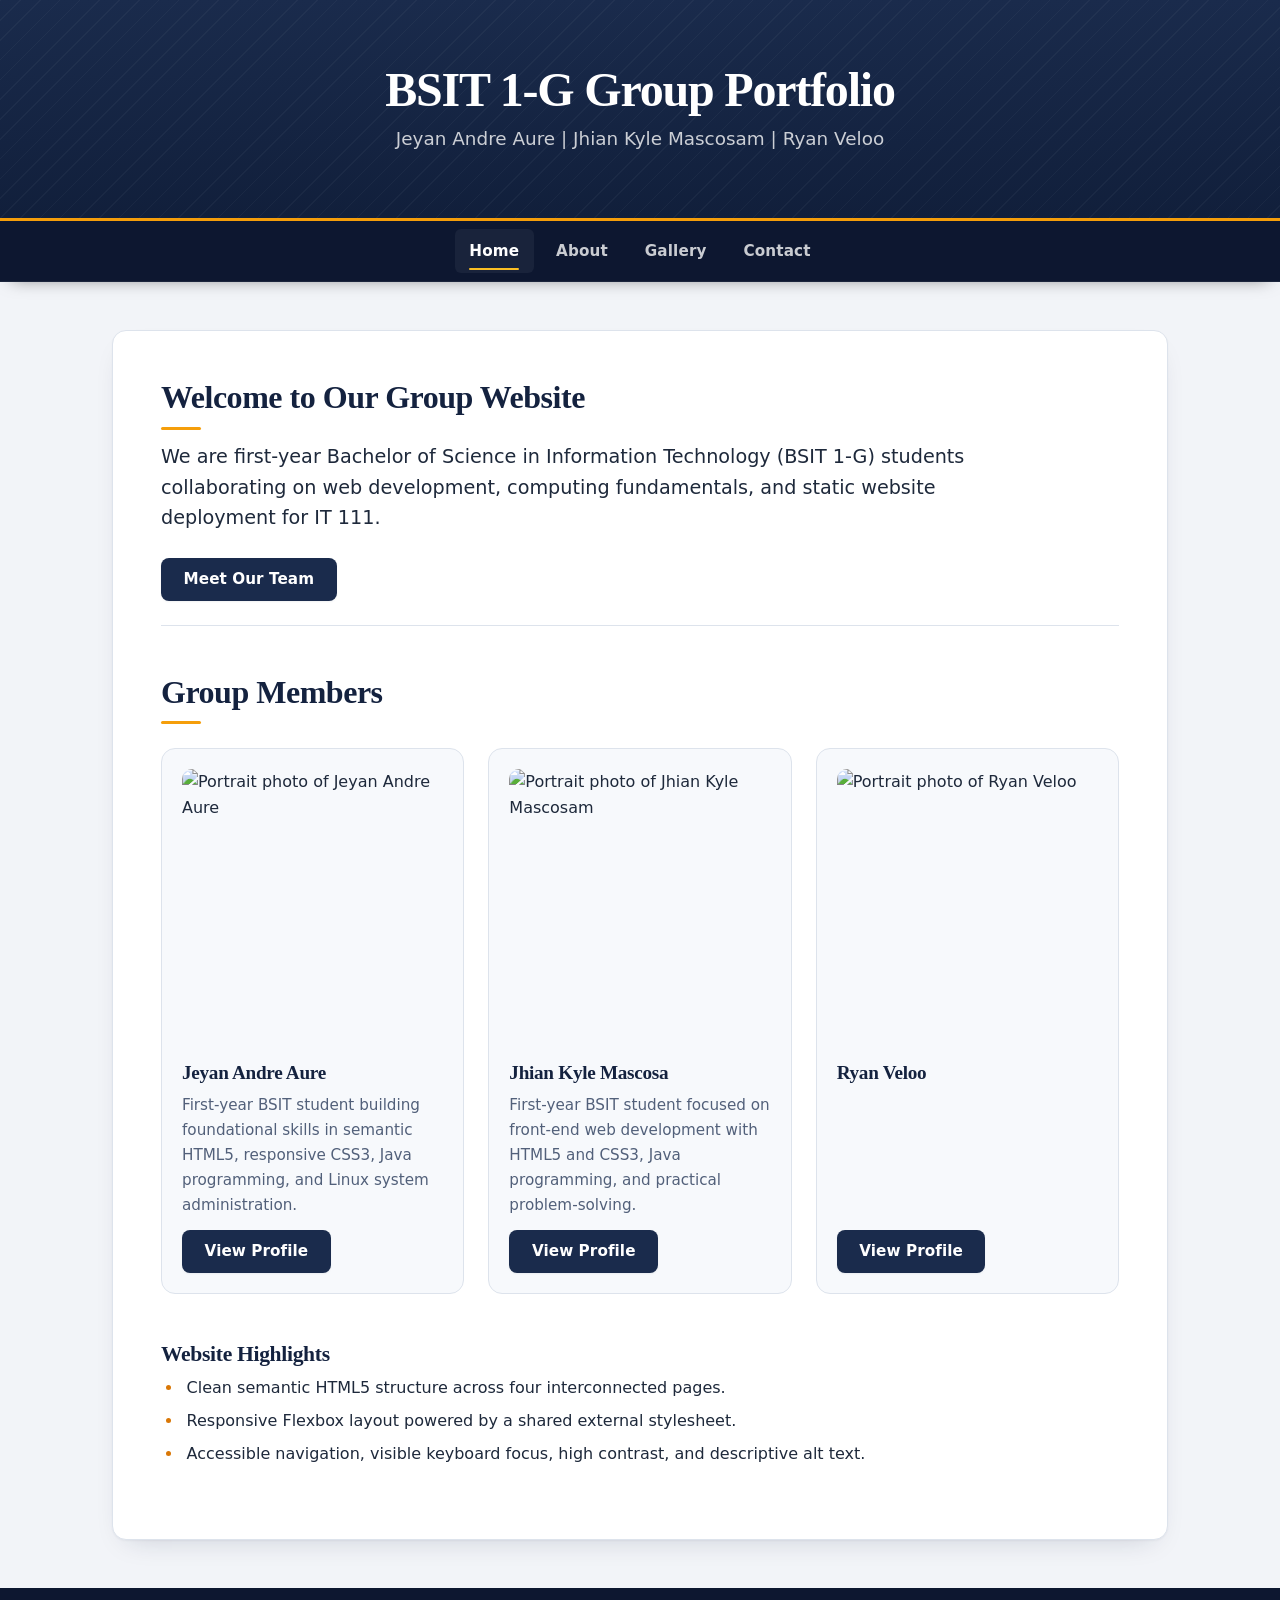
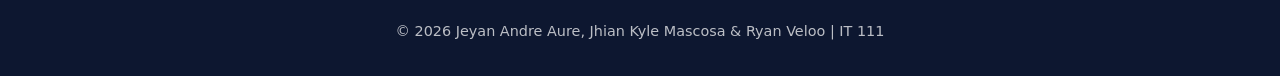
==== student-website/index.html @ 914ab21a "Add files via upload" ====
<!DOCTYPE html>
<html lang="en">
<head>
    <meta charset="UTF-8">
    <meta name="viewport" content="width=device-width, initial-scale=1.0">
    <title>Home | BSIT 1-G Group Portfolio</title>
    <link rel="stylesheet" href="css/style.css">
</head>
<body>

    <header>
        <h1>BSIT 1-G Group Portfolio</h1>
        <p>Jeyan Andre Aure | Jhian Kyle Mascosam | Ryan Veloo</p>
    </header>

    <nav aria-label="Main navigation">
        <a href="index.html" class="active">Home</a>
        <a href="about.html">About</a>
        <a href="gallery.html">Gallery</a>
        <a href="contact.html">Contact</a>
    </nav>

    <main>
        <section class="intro-box">
            <h2>Welcome to Our Group Website</h2>
            <p>We are first-year Bachelor of Science in Information Technology (BSIT 1-G) students collaborating on web development, computing fundamentals, and static website deployment for IT 111.</p>
            <a href="about.html" class="btn">Meet Our Team</a>
        </section>

        <section>
            <h2>Group Members</h2>
            <div class="card-grid">
                <!-- Member 1: Jeyan Andre Aure -->
                <div class="card">
                    <div>
                        <img src="images/jeyan.jpg" alt="Portrait photo of Jeyan Andre Aure" width="300" height="300" loading="lazy">
                        <h3>Jeyan Andre Aure</h3>
                        <p>First-year BSIT student building foundational skills in semantic HTML5, responsive CSS3, Java programming, and Linux system administration.</p>
                    </div>
                    <a href="about.html#jeyan" class="btn">View Profile</a>
                </div>

                <!-- Member 2: Jhian Kyle Mascosa -->
                <div class="card">
                    <div>
                        <img src="images/jhian.jpg" alt="Portrait photo of Jhian Kyle Mascosam" width="300" height="300" loading="lazy">
                        <h3>Jhian Kyle Mascosa</h3>
                        <!-- Type Jhian's short intro inside the <p> tag below -->
                        <p>First-year BSIT student focused on front-end web development with HTML5 and CSS3, Java programming, and practical problem-solving.</p>
                    </div>
                    <a href="about.html#jhian" class="btn">View Profile</a>
                </div>

                <!-- Member 3: Ryan Veloo -->
                <div class="card">
                    <div>
                        <img src="images/ryan.jpg" alt="Portrait photo of Ryan Veloo" width="300" height="300" loading="lazy">
                        <h3>Ryan Veloo</h3>
                        <!-- Type Ryan's short intro inside the <p> tag below -->
                        <p></p>
                    </div>
                    <a href="about.html#ryan" class="btn">View Profile</a>
                </div>
            </div>
        </section>

        <section>
            <h3>Website Highlights</h3>
            <ul>
                <li>Clean semantic HTML5 structure across four interconnected pages.</li>
                <li>Responsive Flexbox layout powered by a shared external stylesheet.</li>
                <li>Accessible navigation, visible keyboard focus, high contrast, and descriptive alt text.</li>
            </ul>
        </section>
    </main>

    <footer>
        <p>&copy; 2026 Jeyan Andre Aure, Jhian Kyle Mascosa &amp; Ryan Veloo | IT 111</p>
    </footer>

</body>
</html>
---- student-website/css/style.css ----
/* ==========================================================================
   Site stylesheet
   --------------------------------------------------------------------------
   1. Tokens          5. Components (buttons, tables, cards, forms)
   2. Base            6. Utilities
   3. Typography      7. Responsive, dark mode, motion, print
   4. Layout

   Optional: load "Fraunces" (headings) and "Inter" (body) from your font
   provider of choice. They are already first in the font stacks below and
   will be picked up automatically; system fonts are the fallback.
   ========================================================================== */


/* ==========================================================================
   1. Tokens
   ========================================================================== */
:root {
    color-scheme: light dark;

    /* Brand */
    --navy-950: #0d1730;
    --navy-900: #111f3b;
    --navy-800: #1a2b4c;
    --navy-700: #243b67;
    --navy-600: #2c4a82;
    --amber-300: #fcd34d;
    --amber-400: #fbbf24;
    --amber-500: #f59e0b;
    --amber-600: #d97706;

    /* Surfaces, text, lines (light) */
    --bg: #f2f4f8;
    --surface: #ffffff;
    --surface-2: #f7f9fc;
    --border: #dde3ec;
    --border-strong: #b9c3d3;
    --text: #1e293b;
    --text-muted: #52607a;
    --text-subtle: #66758d;
    --heading: #14223f;
    --link: #2c4a82;
    --link-hover: #14223f;
    --danger: #b42318;
    --focus: #d97706;

    /* Components */
    --btn-bg: var(--navy-800);
    --btn-fg: #ffffff;
    --btn-hover: var(--navy-600);
    --thead-bg: var(--navy-800);
    --thead-fg: #ffffff;
    --row-hover: #eef3fb;
    --field-bg: #ffffff;
    --field-border: #a3afc2;
    --accent-control: var(--navy-700);

    /* Shadows are tinted with the brand navy, never pure black */
    --shadow-sm: 0 1px 2px rgba(17, 31, 59, 0.06);
    --shadow-md: 0 1px 2px rgba(17, 31, 59, 0.04),
                 0 12px 28px -16px rgba(17, 31, 59, 0.22);
    --shadow-lg: 0 2px 4px rgba(17, 31, 59, 0.05),
                 0 18px 36px -18px rgba(17, 31, 59, 0.32);

    /* Type */
    --font-body: "Inter", system-ui, -apple-system, "Segoe UI", Roboto,
                 "Helvetica Neue", Arial, sans-serif;
    --font-display: "Fraunces", "Source Serif 4", "Iowan Old Style",
                    "Palatino Linotype", Palatino, "Book Antiqua", Georgia, serif;
    --font-mono: ui-monospace, "SF Mono", "Cascadia Code", Menlo, Consolas, monospace;

    /* Spacing scale */
    --s-1: 0.25rem;
    --s-2: 0.5rem;
    --s-3: 0.75rem;
    --s-4: 1rem;
    --s-5: 1.5rem;
    --s-6: 2rem;
    --s-7: 3rem;

    /* Shape & layout */
    --radius: 14px;
    --radius-sm: 8px;
    --max: 66rem;
    --gutter: clamp(1rem, 4vw, 2rem);

    /* Motion */
    --ease: cubic-bezier(0.2, 0.7, 0.2, 1);
    --t: 160ms;
}


/* ==========================================================================
   2. Base
   ========================================================================== */
*,
*::before,
*::after {
    box-sizing: border-box;
    margin: 0;
    padding: 0;
}

html {
    -webkit-text-size-adjust: 100%;
    text-size-adjust: 100%;
    scroll-padding-top: 5rem;
}

body {
    min-height: 100vh;
    min-height: 100dvh;
    display: flex;
    flex-direction: column;
    font-family: var(--font-body);
    font-size: 1rem;
    line-height: 1.65;
    color: var(--text);
    background-color: var(--bg);
    -webkit-font-smoothing: antialiased;
    -moz-osx-font-smoothing: grayscale;
    text-rendering: optimizeLegibility;
}

::selection {
    background: var(--amber-400);
    color: var(--navy-950);
}

img,
svg,
video {
    max-width: 100%;
}

img {
    height: auto;
    display: block;
    border-radius: 10px;
}

/* Keyboard focus: visible, high contrast, never on mouse clicks */
:focus-visible {
    outline: 3px solid var(--focus);
    outline-offset: 3px;
}

:focus:not(:focus-visible) {
    outline: none;
}

/* Dark surfaces need a lighter ring */
header,
nav,
footer {
    --focus: var(--amber-400);
}


/* ==========================================================================
   3. Typography
   ========================================================================== */
h1,
h2,
h3 {
    font-family: var(--font-display);
    font-weight: 700;
    line-height: 1.18;
    letter-spacing: -0.015em;
    color: var(--heading);
    text-wrap: balance;
}

h2 {
    font-size: clamp(1.5rem, 1.25rem + 1vw, 2rem);
    margin: var(--s-7) 0 var(--s-3);
}

h3 {
    font-size: clamp(1.15rem, 1.05rem + 0.4vw, 1.35rem);
    margin: var(--s-6) 0 var(--s-2);
}

h4 {
    font-size: 1rem;
    font-weight: 700;
    line-height: 1.4;
    color: var(--text);
    margin: var(--s-5) 0 var(--s-1);
}

/* A section's first heading never needs top spacing */
:is(main, .intro-box, .member-section, .card) > :first-child {
    margin-top: 0;
}

/* Small brand rule under section headings */
main h2::after {
    content: "";
    display: block;
    width: 2.5rem;
    height: 3px;
    margin-top: 0.6rem;
    background: var(--amber-500);
    border-radius: 2px;
}

p {
    margin-bottom: var(--s-4);
    max-width: 70ch;
    text-wrap: pretty;
}

p:last-child {
    margin-bottom: 0;
}

strong,
b {
    font-weight: 650;
}

small {
    font-size: 0.875rem;
    color: var(--text-muted);
}

a {
    color: var(--link);
    text-decoration-thickness: 1px;
    text-underline-offset: 0.2em;
    transition: color var(--t) var(--ease),
                text-decoration-color var(--t) var(--ease);
}

a:hover {
    color: var(--link-hover);
    text-decoration-thickness: 2px;
}

ul,
ol {
    margin: 0 0 var(--s-5);
    padding-left: 1.4rem;
}

li {
    margin-bottom: 0.4rem;
    padding-left: 0.2rem;
}

li::marker {
    color: var(--amber-600);
    font-weight: 700;
}

ul ul,
ol ol,
ul ol,
ol ul {
    margin: 0.4rem 0 0;
}

nav ul,
footer ul {
    list-style: none;
    margin: 0;
    padding: 0;
}

blockquote {
    margin: var(--s-5) 0;
    padding: var(--s-1) 0 var(--s-1) var(--s-5);
    border-left: 3px solid var(--amber-500);
    font-family: var(--font-display);
    font-size: 1.2rem;
    line-height: 1.5;
    color: var(--heading);
}

hr {
    border: 0;
    height: 1px;
    background: var(--border);
    margin: var(--s-6) 0;
}

code,
kbd {
    font-family: var(--font-mono);
    font-size: 0.9em;
    padding: 0.15em 0.4em;
    background: var(--surface-2);
    border: 1px solid var(--border);
    border-radius: 5px;
}

figcaption {
    margin-top: var(--s-2);
    font-size: 0.875rem;
    color: var(--text-muted);
}


/* ==========================================================================
   4. Layout: header, nav, main, footer
   ========================================================================== */
header {
    position: relative;
    text-align: center;
    color: #ffffff;
    padding: clamp(2rem, 6vw, 4rem) var(--gutter);
    background:
        repeating-linear-gradient(
            135deg,
            rgba(255, 255, 255, 0.035) 0 1px,
            transparent 1px 14px
        ),
        linear-gradient(180deg, var(--navy-800) 0%, var(--navy-900) 100%);
    border-bottom: 3px solid var(--amber-500);
}

header h1 {
    color: #ffffff;
    font-size: clamp(1.9rem, 1.3rem + 2.8vw, 3rem);
    line-height: 1.08;
    letter-spacing: -0.025em;
    margin: 0 0 var(--s-2);
}

header p {
    margin-inline: auto;
    font-size: clamp(1rem, 0.95rem + 0.3vw, 1.15rem);
    color: rgba(255, 255, 255, 0.78);
}

header img {
    margin-inline: auto;
}

nav {
    display: flex;
    flex-wrap: wrap;
    justify-content: center;
    gap: var(--s-1) var(--s-2);
    padding: var(--s-2) var(--gutter);
    background: var(--navy-950);
    border-bottom: 1px solid rgba(255, 255, 255, 0.06);
    box-shadow: 0 8px 18px -12px rgba(0, 0, 0, 0.55);
}

nav a {
    position: relative;
    padding: 0.6rem 0.9rem;
    font-size: 0.95rem;
    font-weight: 600;
    letter-spacing: 0.01em;
    color: rgba(255, 255, 255, 0.78);
    text-decoration: none;
    border-radius: 6px;
    transition: color var(--t) var(--ease), background-color var(--t) var(--ease);
}

/* Active-page indicator: an amber underline that draws in */
nav a::after {
    content: "";
    position: absolute;
    left: 0.9rem;
    right: 0.9rem;
    bottom: 0.2rem;
    height: 2px;
    background: var(--amber-400);
    border-radius: 2px;
    transform: scaleX(0);
    transform-origin: left center;
    transition: transform 220ms var(--ease);
}

nav a:hover {
    color: #ffffff;
    background-color: rgba(255, 255, 255, 0.07);
}

nav a.active,
nav a[aria-current="page"] {
    color: #ffffff;
    background-color: rgba(255, 255, 255, 0.05);
}

nav a.active::after,
nav a[aria-current="page"]::after {
    transform: scaleX(1);
}

main {
    flex: 1 0 auto;
    width: min(100% - (var(--gutter) * 2), var(--max));
    margin: clamp(1.25rem, 4vw, 3rem) auto;
    padding: clamp(1.25rem, 4vw, 3rem);
    background-color: var(--surface);
    border: 1px solid var(--border);
    border-radius: var(--radius);
    box-shadow: var(--shadow-md);
}

.intro-box {
    margin-bottom: var(--s-6);
    padding-bottom: var(--s-5);
    border-bottom: 1px solid var(--border);
}

.intro-box p {
    font-size: clamp(1.05rem, 1rem + 0.3vw, 1.2rem);
    line-height: 1.6;
}

footer {
    margin-top: auto;
    padding: var(--s-6) var(--gutter);
    text-align: center;
    font-size: 0.9rem;
    color: rgba(255, 255, 255, 0.72);
    background-color: var(--navy-950);
}

footer p {
    margin-inline: auto;
}

footer a {
    color: #ffffff;
}

footer a:hover {
    color: var(--amber-400);
}


/* ==========================================================================
   5. Components
   ========================================================================== */

/* ---- Buttons ----------------------------------------------------------- */
.btn,
form button,
form input[type="submit"] {
    display: inline-flex;
    align-items: center;
    justify-content: center;
    gap: var(--s-2);
    margin-top: var(--s-2);
    padding: 0.7rem 1.35rem;
    font: inherit;
    font-size: 0.95rem;
    font-weight: 650;
    line-height: 1.2;
    letter-spacing: 0.005em;
    color: var(--btn-fg);
    background-color: var(--btn-bg);
    border: 1px solid transparent;
    border-radius: var(--radius-sm);
    text-decoration: none;
    cursor: pointer;
    box-shadow: var(--shadow-sm);
    transition: background-color var(--t) var(--ease),
                transform var(--t) var(--ease),
                box-shadow var(--t) var(--ease);
}

.btn:hover,
form button:hover,
form input[type="submit"]:hover {
    color: var(--btn-fg);
    background-color: var(--btn-hover);
    text-decoration: none;
    transform: translateY(-1px);
    box-shadow: var(--shadow-md);
}

.btn:active,
form button:active,
form input[type="submit"]:active {
    transform: translateY(0);
    box-shadow: var(--shadow-sm);
}

.btn:disabled,
.btn[aria-disabled="true"],
form button:disabled {
    opacity: 0.5;
    cursor: not-allowed;
    transform: none;
}

/* Optional variants */
.btn--accent {
    --btn-bg: var(--amber-400);
    --btn-fg: var(--navy-950);
    --btn-hover: var(--amber-300);
}

.btn--ghost {
    --btn-fg: var(--heading);
    --btn-hover: var(--surface-2);
    background-color: transparent;
    border-color: var(--border-strong);
    box-shadow: none;
}

/* ---- Tables ------------------------------------------------------------ */
table {
    width: 100%;
    margin: var(--s-5) 0 var(--s-6);
    border-collapse: separate;
    border-spacing: 0;
    overflow: hidden;
    font-size: 0.95rem;
    font-variant-numeric: tabular-nums;
    background-color: var(--surface);
    border: 1px solid var(--border);
    border-radius: var(--radius);
}

caption {
    caption-side: top;
    padding-bottom: var(--s-3);
    text-align: left;
    font-weight: 650;
    color: var(--text-muted);
}

th,
td {
    padding: 0.8rem 1rem;
    text-align: left;
    vertical-align: top;
    border-bottom: 1px solid var(--border);
}

th {
    font-size: 0.76rem;
    font-weight: 700;
    letter-spacing: 0.07em;
    text-transform: uppercase;
    white-space: nowrap;
    color: var(--thead-fg);
    background-color: var(--thead-bg);
    border-bottom-color: var(--thead-bg);
}

/* Row headers read as content, not as column headers */
th[scope="row"] {
    font-size: inherit;
    font-weight: 650;
    letter-spacing: normal;
    text-transform: none;
    white-space: normal;
    color: var(--heading);
    background: none;
    border-bottom-color: var(--border);
}

tr:last-child > td,
tr:last-child > th[scope="row"] {
    border-bottom: 0;
}

tbody tr:nth-child(even) {
    background-color: var(--surface-2);
}

tbody tr {
    transition: background-color var(--t) var(--ease);
}

tbody tr:hover {
    background-color: var(--row-hover);
}

/* ---- Cards ------------------------------------------------------------- */
.card-grid {
    --card-pad: 1.25rem;
    display: grid;
    grid-template-columns: repeat(auto-fit, minmax(min(100%, 16rem), 1fr));
    gap: var(--s-5);
    margin: var(--s-5) 0 var(--s-7);
}

.card {
    display: flex;
    flex-direction: column;
    gap: var(--s-3);
    padding: var(--card-pad);
    overflow: hidden;
    background-color: var(--surface-2);
    border: 1px solid var(--border);
    border-radius: var(--radius);
    transition: transform 220ms var(--ease),
                box-shadow 220ms var(--ease),
                border-color 220ms var(--ease);
}

.card > * {
    margin: 0;
}

/* Lead image bleeds to the card edges */
.card > img:first-child {
    width: calc(100% + var(--card-pad) * 2);
    max-width: none;
    margin: calc(var(--card-pad) * -1) calc(var(--card-pad) * -1) var(--s-1);
    aspect-ratio: 3 / 2;
    object-fit: cover;
    border-radius: 0;
}

.card h3 {
    font-size: 1.2rem;
}

.card p {
    font-size: 0.95rem;
    color: var(--text-muted);
}

/* Pin the call-to-action to the bottom so cards line up */
.card > .btn {
    align-self: flex-start;
    margin-top: auto;
}

.card:focus-within {
    border-color: var(--border-strong);
}

@media (hover: hover) {
    .card:hover {
        transform: translateY(-3px);
        border-color: var(--border-strong);
        box-shadow: var(--shadow-lg);
    }
}

/* ---- Member panels ----------------------------------------------------- */
.member-section {
    margin-bottom: var(--s-5);
    padding: var(--s-5) var(--s-6);
    background-color: var(--surface-2);
    border: 1px solid var(--border);
    border-radius: var(--radius);
}

.member-section > :last-child {
    margin-bottom: 0;
}

/* ---- Forms ------------------------------------------------------------- */
form {
    display: flex;
    flex-direction: column;
    gap: var(--s-4);
    max-width: 34rem;
}

fieldset {
    border: 1px solid var(--border);
    border-radius: var(--radius-sm);
    padding: var(--s-4) var(--s-5);
}

legend {
    padding: 0 var(--s-2);
    font-weight: 650;
    color: var(--heading);
}

label {
    font-size: 0.9rem;
    font-weight: 650;
    color: var(--heading);
}

/* Keep a label close to its own field, with more air between pairs */
form > label:has(+ :is(input, textarea, select)) {
    margin-bottom: calc(var(--s-2) * -1);
}

input,
textarea,
select {
    width: 100%;
    padding: 0.7rem 0.85rem;
    font: inherit;
    font-size: 1rem;
    line-height: 1.4;
    color: var(--text);
    background-color: var(--field-bg);
    border: 1px solid var(--field-border);
    border-radius: var(--radius-sm);
    transition: border-color var(--t) var(--ease), box-shadow var(--t) var(--ease);
}

input:hover,
textarea:hover,
select:hover {
    border-color: var(--text-muted);
}

input:focus,
textarea:focus,
select:focus {
    border-color: var(--navy-600);
}

input:user-invalid,
textarea:user-invalid,
select:user-invalid {
    border-color: var(--danger);
}

input::placeholder,
textarea::placeholder {
    color: var(--text-subtle);
    opacity: 1;
}

input:disabled,
textarea:disabled,
select:disabled {
    opacity: 0.6;
    cursor: not-allowed;
    background-color: var(--surface-2);
}

textarea {
    min-height: 9rem;
    resize: vertical;
    line-height: 1.55;
}

input[type="checkbox"],
input[type="radio"] {
    width: 1.1rem;
    height: 1.1rem;
    padding: 0;
    accent-color: var(--accent-control);
}

form .btn,
form button,
form input[type="submit"] {
    align-self: flex-start;
    width: auto;
    margin-top: var(--s-1);
}


/* ==========================================================================
   6. Utilities
   ========================================================================== */
.visually-hidden {
    position: absolute;
    width: 1px;
    height: 1px;
    margin: -1px;
    padding: 0;
    overflow: hidden;
    clip: rect(0, 0, 0, 0);
    white-space: nowrap;
    border: 0;
}

/* Add as the first element in <body>: <a class="skip-link" href="#main">… */
.skip-link {
    position: absolute;
    top: -4rem;
    left: var(--s-4);
    z-index: 100;
    padding: 0.65rem 1rem;
    font-weight: 700;
    color: var(--navy-950);
    background: var(--amber-400);
    border-radius: 0 0 var(--radius-sm) var(--radius-sm);
    text-decoration: none;
    transition: top var(--t) var(--ease);
}

.skip-link:focus {
    top: 0;
}


/* ==========================================================================
   7. Responsive, dark mode, motion, print
   ========================================================================== */

/* Sticky navigation on larger screens (a wrapped nav would eat the viewport on phones) */
@media (min-width: 48em) {
    nav {
        position: sticky;
        top: 0;
        z-index: 50;
    }
}

@media (max-width: 40em) {
    nav a {
        padding: 0.55rem 0.7rem;
    }

    nav a::after {
        left: 0.7rem;
        right: 0.7rem;
    }

    .member-section {
        padding: var(--s-4);
    }

    /* Wide tables scroll sideways instead of breaking the layout */
    table {
        display: block;
        overflow-x: auto;
        -webkit-overflow-scrolling: touch;
    }

    form {
        max-width: none;
    }
}

/* Dark mode: same brand, re-tuned surfaces. Delete this block to opt out. */
@media screen and (prefers-color-scheme: dark) {
    :root {
        --bg: #0a1120;
        --surface: #101a30;
        --surface-2: #142039;
        --border: #24324f;
        --border-strong: #3a4b6e;
        --text: #dbe3f0;
        --text-muted: #9fadc5;
        --text-subtle: #8191ad;
        --heading: #f1f5fb;
        --link: #9dbcff;
        --link-hover: #ffffff;
        --danger: #ff8a80;
        --focus: var(--amber-400);

        --btn-bg: var(--amber-400);
        --btn-fg: var(--navy-950);
        --btn-hover: var(--amber-300);
        --thead-bg: #1b2b50;
        --thead-fg: #e8eefb;
        --row-hover: #1a2847;
        --field-bg: #0d1628;
        --field-border: #3a4b6e;
        --accent-control: var(--amber-400);

        --shadow-sm: 0 1px 2px rgba(0, 0, 0, 0.35);
        --shadow-md: 0 1px 2px rgba(0, 0, 0, 0.3),
                     0 14px 30px -16px rgba(0, 0, 0, 0.7);
        --shadow-lg: 0 2px 4px rgba(0, 0, 0, 0.3),
                     0 20px 40px -18px rgba(0, 0, 0, 0.8);
    }

    input:focus,
    textarea:focus,
    select:focus {
        border-color: var(--amber-400);
    }

    img {
        filter: brightness(0.92);
    }
}

@media (prefers-reduced-motion: no-preference) {
    html {
        scroll-behavior: smooth;
    }
}

@media (prefers-reduced-motion: reduce) {
    *,
    *::before,
    *::after {
        animation-duration: 0.01ms !important;
        animation-iteration-count: 1 !important;
        transition-duration: 0.01ms !important;
        scroll-behavior: auto !important;
    }

    .card:hover,
    .btn:hover {
        transform: none;
    }
}

@media print {
    body {
        display: block;
        color: #000;
        background: #fff;
        font-size: 11pt;
    }

    nav,
    .skip-link,
    form,
    .btn {
        display: none !important;
    }

    header,
    footer {
        padding: 0 0 var(--s-4);
        color: #000;
        background: none;
        border: 0;
    }

    header h1,
    header p {
        color: #000;
    }

    main {
        width: 100%;
        margin: 0;
        padding: 0;
        border: 0;
        box-shadow: none;
    }

    .card,
    table,
    .member-section {
        break-inside: avoid;
        box-shadow: none;
    }

    a {
        color: #000;
    }

    main a[href^="http"]::after {
        content: " (" attr(href) ")";
        font-size: 0.85em;
        color: #444;
    }
}
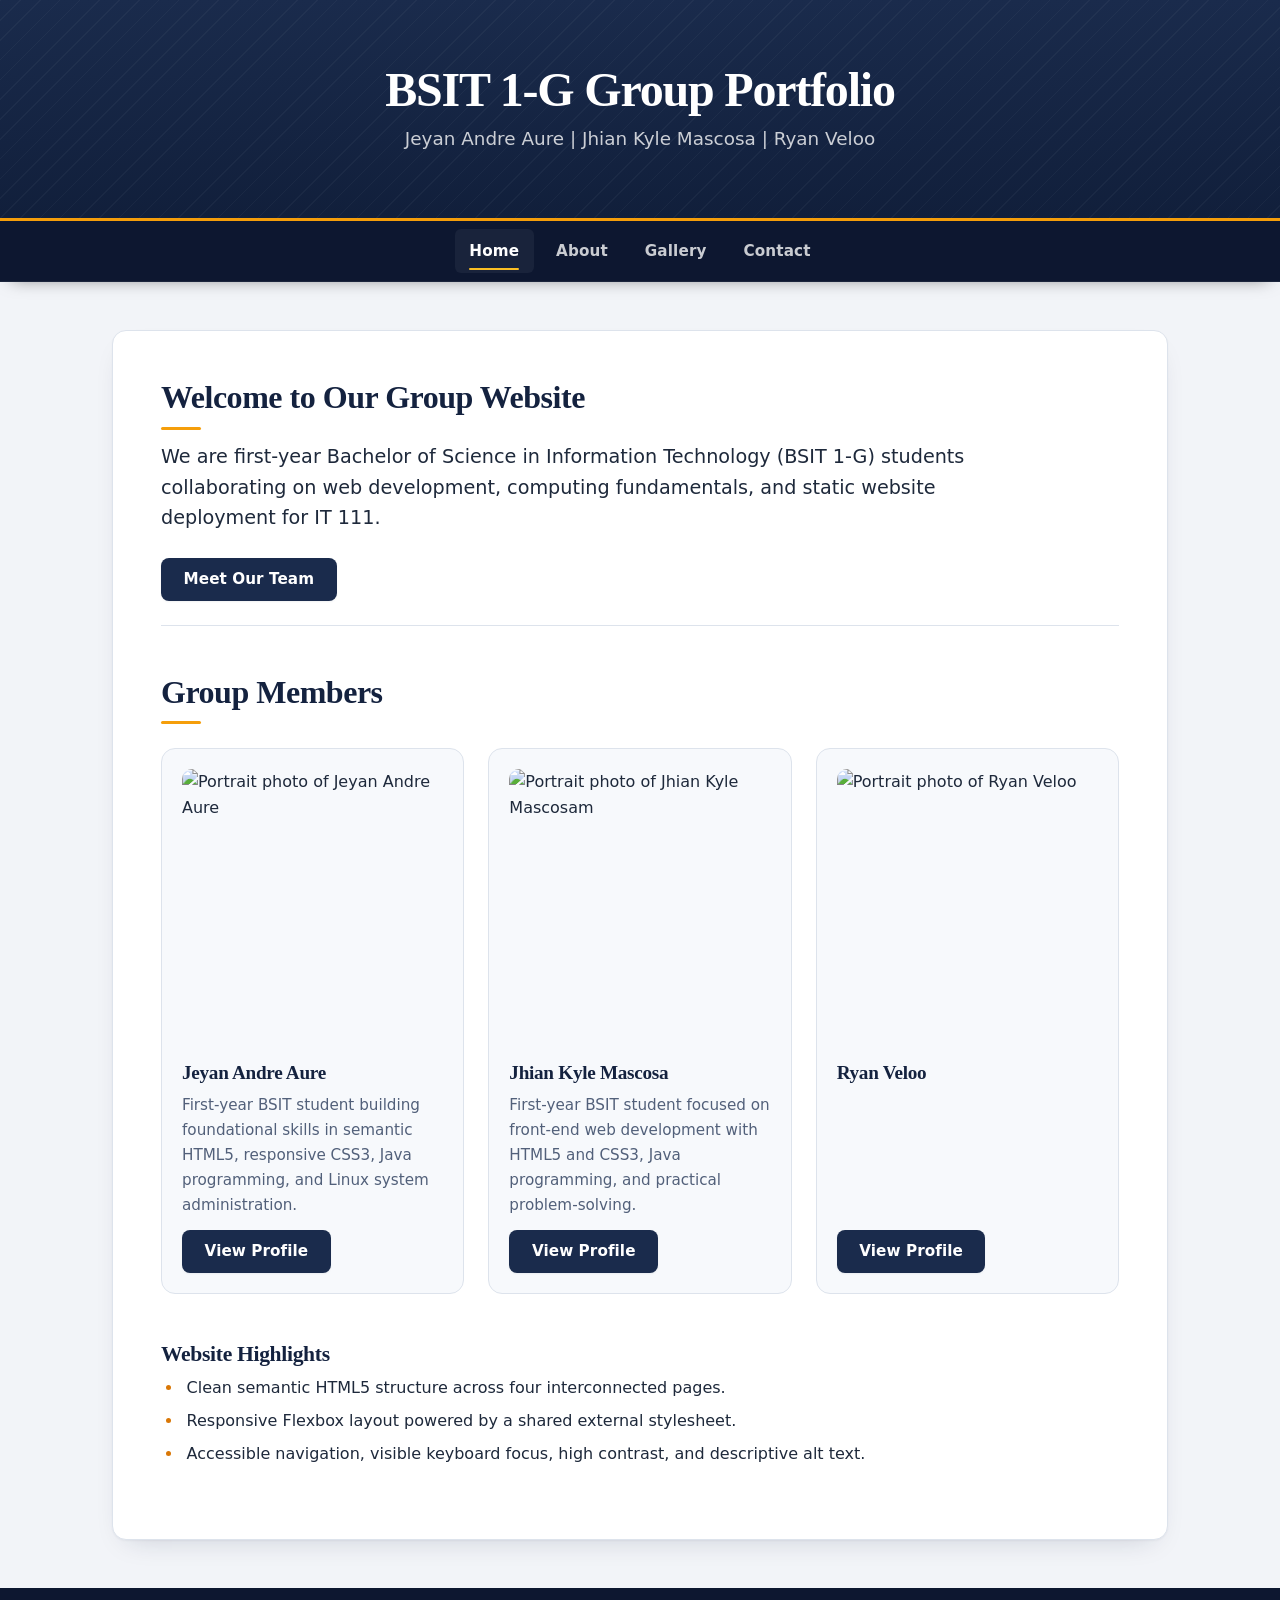
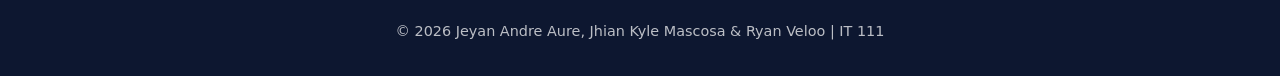
==== commit e2d07548: "Fix gallery image paths and upload photos" ====
--- a/student-website/index.html
+++ b/student-website/index.html
@@ -10,7 +10,7 @@
 
     <header>
         <h1>BSIT 1-G Group Portfolio</h1>
-        <p>Jeyan Andre Aure | Jhian Kyle Mascosam | Ryan Veloo</p>
+        <p>Jeyan Andre Aure | Jhian Kyle Mascosa | Ryan Veloo</p>
     </header>
 
     <nav aria-label="Main navigation">
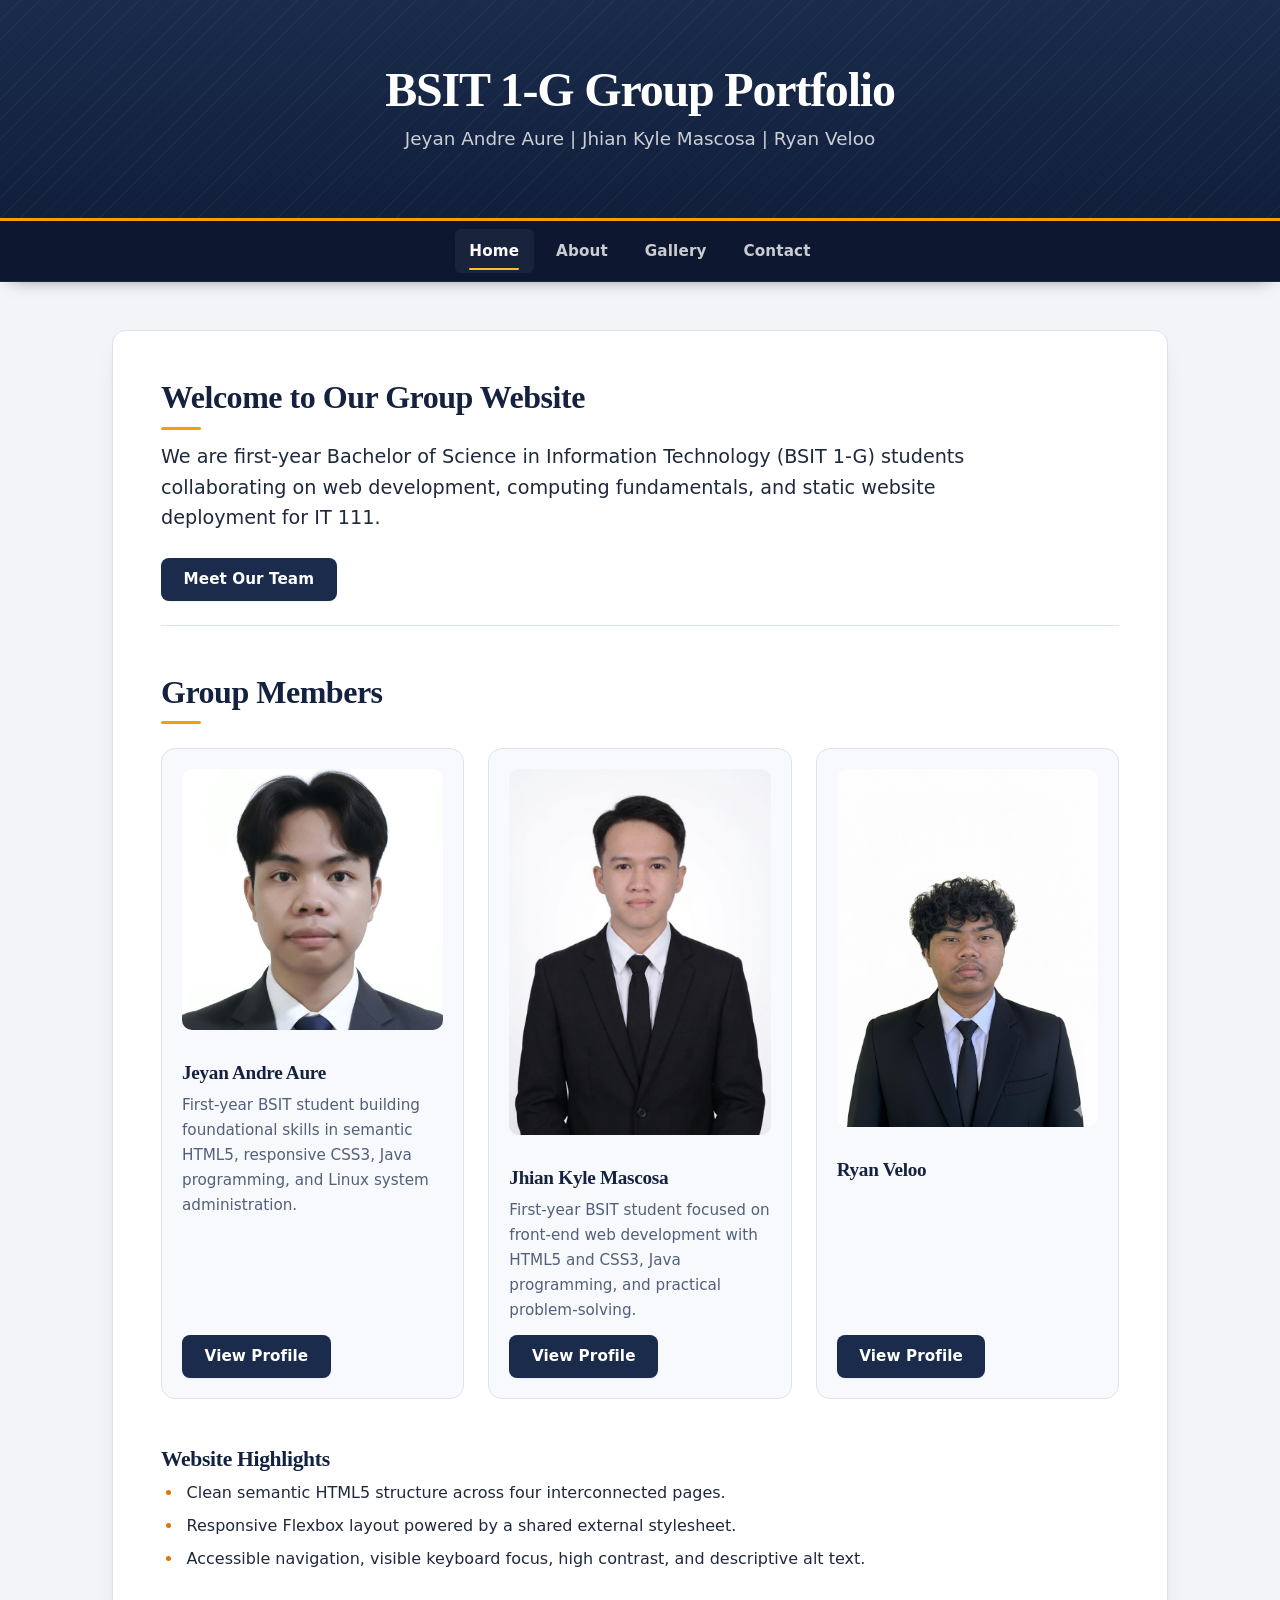
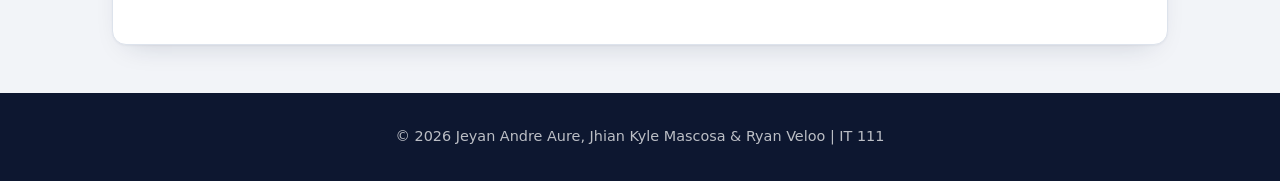
==== commit 952c159c: "Fix gallery image paths and upload photos" ====
--- a/student-website/index.html
+++ b/student-website/index.html
@@ -33,7 +33,7 @@
                 <!-- Member 1: Jeyan Andre Aure -->
                 <div class="card">
                     <div>
-                        <img src="images/jeyan.jpg" alt="Portrait photo of Jeyan Andre Aure" width="300" height="300" loading="lazy">
+                        <img src="images/JeyanPic.jpg" alt="Portrait photo of Jeyan Andre Aure" width="300" height="300" loading="lazy">
                         <h3>Jeyan Andre Aure</h3>
                         <p>First-year BSIT student building foundational skills in semantic HTML5, responsive CSS3, Java programming, and Linux system administration.</p>
                     </div>
@@ -43,7 +43,7 @@
                 <!-- Member 2: Jhian Kyle Mascosa -->
                 <div class="card">
                     <div>
-                        <img src="images/jhian.jpg" alt="Portrait photo of Jhian Kyle Mascosam" width="300" height="300" loading="lazy">
+                        <img src="images/JhianPic.png" alt="Portrait photo of Jhian Kyle Mascosam" width="300" height="300" loading="lazy">
                         <h3>Jhian Kyle Mascosa</h3>
                         <!-- Type Jhian's short intro inside the <p> tag below -->
                         <p>First-year BSIT student focused on front-end web development with HTML5 and CSS3, Java programming, and practical problem-solving.</p>
@@ -54,7 +54,7 @@
                 <!-- Member 3: Ryan Veloo -->
                 <div class="card">
                     <div>
-                        <img src="images/ryan.jpg" alt="Portrait photo of Ryan Veloo" width="300" height="300" loading="lazy">
+                        <img src="images/VelooPic.jpg" alt="Portrait photo of Ryan Veloo" width="300" height="300" loading="lazy">
                         <h3>Ryan Veloo</h3>
                         <!-- Type Ryan's short intro inside the <p> tag below -->
                         <p></p>
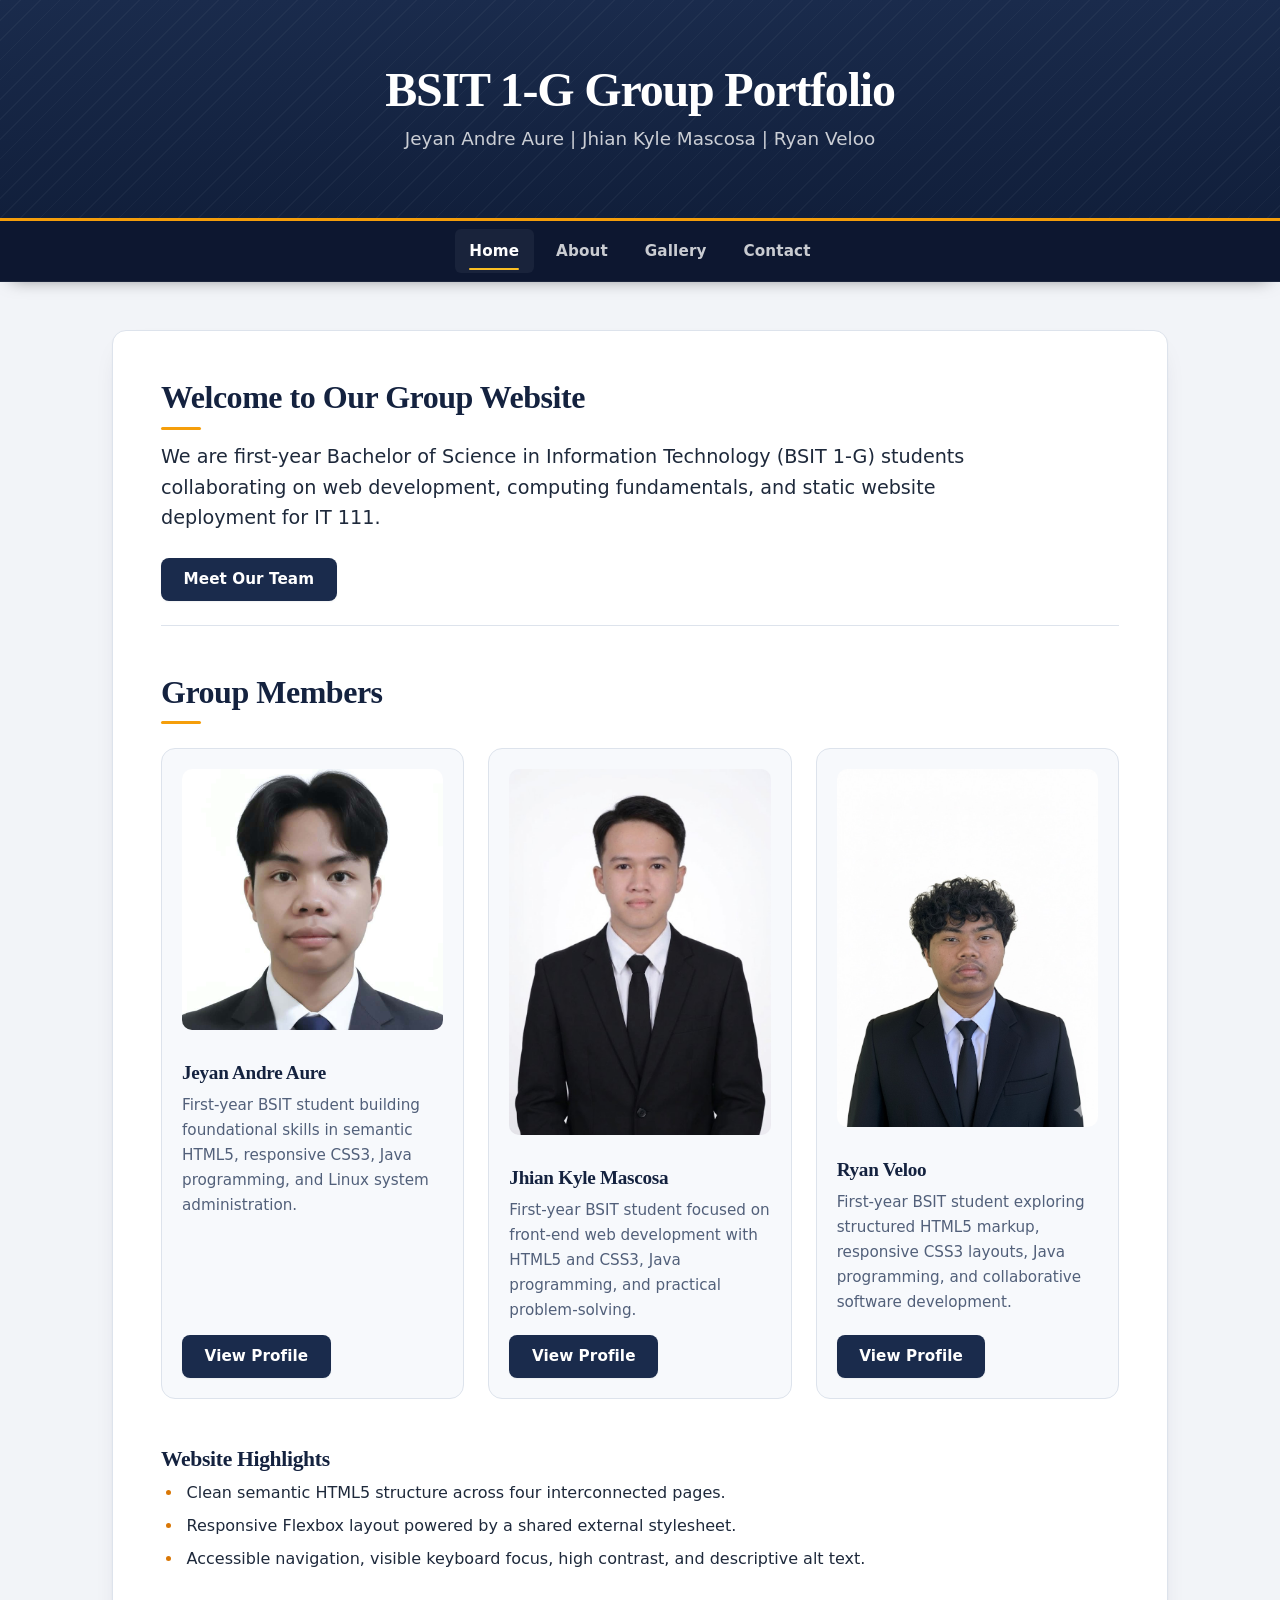
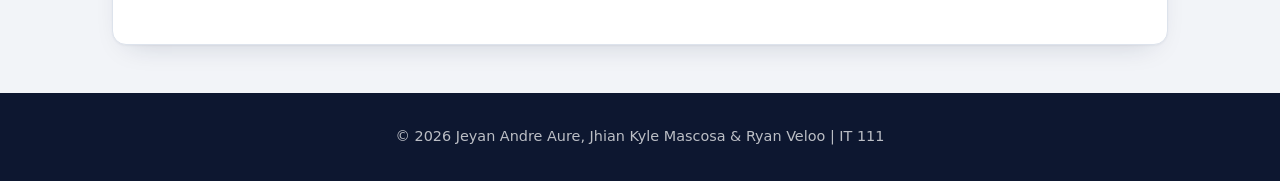
==== commit 206bb4f9: "Fix gallery image paths and upload photos" ====
--- a/student-website/index.html
+++ b/student-website/index.html
@@ -30,7 +30,6 @@
         <section>
             <h2>Group Members</h2>
             <div class="card-grid">
-                <!-- Member 1: Jeyan Andre Aure -->
                 <div class="card">
                     <div>
                         <img src="images/JeyanPic.jpg" alt="Portrait photo of Jeyan Andre Aure" width="300" height="300" loading="lazy">
@@ -40,24 +39,20 @@
                     <a href="about.html#jeyan" class="btn">View Profile</a>
                 </div>
 
-                <!-- Member 2: Jhian Kyle Mascosa -->
                 <div class="card">
                     <div>
-                        <img src="images/JhianPic.png" alt="Portrait photo of Jhian Kyle Mascosam" width="300" height="300" loading="lazy">
-                        <h3>Jhian Kyle Mascosa</h3>
-                        <!-- Type Jhian's short intro inside the <p> tag below -->
+                        <img src="images/JhianPic.png" alt="Portrait photo of Jhian Kyle Mascosa" width="300" height="300" loading="lazy">
+                        <h3>Jhian Kyle Mascosa</h3>                
                         <p>First-year BSIT student focused on front-end web development with HTML5 and CSS3, Java programming, and practical problem-solving.</p>
                     </div>
                     <a href="about.html#jhian" class="btn">View Profile</a>
                 </div>
 
-                <!-- Member 3: Ryan Veloo -->
                 <div class="card">
                     <div>
                         <img src="images/VelooPic.jpg" alt="Portrait photo of Ryan Veloo" width="300" height="300" loading="lazy">
                         <h3>Ryan Veloo</h3>
-                        <!-- Type Ryan's short intro inside the <p> tag below -->
-                        <p></p>
+                        <p>First-year BSIT student exploring structured HTML5 markup, responsive CSS3 layouts, Java programming, and collaborative software development.</p>
                     </div>
                     <a href="about.html#ryan" class="btn">View Profile</a>
                 </div>
--- a/student-website/css/style.css
+++ b/student-website/css/style.css
@@ -1,24 +1,6 @@
-/* ==========================================================================
-   Site stylesheet
-   --------------------------------------------------------------------------
-   1. Tokens          5. Components (buttons, tables, cards, forms)
-   2. Base            6. Utilities
-   3. Typography      7. Responsive, dark mode, motion, print
-   4. Layout
-
-   Optional: load "Fraunces" (headings) and "Inter" (body) from your font
-   provider of choice. They are already first in the font stacks below and
-   will be picked up automatically; system fonts are the fallback.
-   ========================================================================== */
-
-
-/* ==========================================================================
-   1. Tokens
-   ========================================================================== */
 :root {
     color-scheme: light dark;
 
-    /* Brand */
     --navy-950: #0d1730;
     --navy-900: #111f3b;
     --navy-800: #1a2b4c;
@@ -29,7 +11,6 @@
     --amber-500: #f59e0b;
     --amber-600: #d97706;
 
-    /* Surfaces, text, lines (light) */
     --bg: #f2f4f8;
     --surface: #ffffff;
     --surface-2: #f7f9fc;
@@ -44,7 +25,6 @@
     --danger: #b42318;
     --focus: #d97706;
 
-    /* Components */
     --btn-bg: var(--navy-800);
     --btn-fg: #ffffff;
     --btn-hover: var(--navy-600);
@@ -55,21 +35,18 @@
     --field-border: #a3afc2;
     --accent-control: var(--navy-700);
 
-    /* Shadows are tinted with the brand navy, never pure black */
     --shadow-sm: 0 1px 2px rgba(17, 31, 59, 0.06);
     --shadow-md: 0 1px 2px rgba(17, 31, 59, 0.04),
                  0 12px 28px -16px rgba(17, 31, 59, 0.22);
     --shadow-lg: 0 2px 4px rgba(17, 31, 59, 0.05),
                  0 18px 36px -18px rgba(17, 31, 59, 0.32);
 
-    /* Type */
     --font-body: "Inter", system-ui, -apple-system, "Segoe UI", Roboto,
                  "Helvetica Neue", Arial, sans-serif;
     --font-display: "Fraunces", "Source Serif 4", "Iowan Old Style",
                     "Palatino Linotype", Palatino, "Book Antiqua", Georgia, serif;
     --font-mono: ui-monospace, "SF Mono", "Cascadia Code", Menlo, Consolas, monospace;
 
-    /* Spacing scale */
     --s-1: 0.25rem;
     --s-2: 0.5rem;
     --s-3: 0.75rem;
@@ -78,7 +55,6 @@
     --s-6: 2rem;
     --s-7: 3rem;
 
-    /* Shape & layout */
     --radius: 14px;
     --radius-sm: 8px;
     --max: 66rem;
@@ -89,10 +65,6 @@
     --t: 160ms;
 }
 
-
-/* ==========================================================================
-   2. Base
-   ========================================================================== */
 *,
 *::before,
 *::after {
@@ -139,7 +111,6 @@
     border-radius: 10px;
 }
 
-/* Keyboard focus: visible, high contrast, never on mouse clicks */
 :focus-visible {
     outline: 3px solid var(--focus);
     outline-offset: 3px;
@@ -149,17 +120,12 @@
     outline: none;
 }
 
-/* Dark surfaces need a lighter ring */
 header,
 nav,
 footer {
     --focus: var(--amber-400);
 }
 
-
-/* ==========================================================================
-   3. Typography
-   ========================================================================== */
 h1,
 h2,
 h3 {
@@ -189,12 +155,10 @@
     margin: var(--s-5) 0 var(--s-1);
 }
 
-/* A section's first heading never needs top spacing */
 :is(main, .intro-box, .member-section, .card) > :first-child {
     margin-top: 0;
 }
 
-/* Small brand rule under section headings */
 main h2::after {
     content: "";
     display: block;
@@ -301,10 +265,6 @@
     color: var(--text-muted);
 }
 
-
-/* ==========================================================================
-   4. Layout: header, nav, main, footer
-   ========================================================================== */
 header {
     position: relative;
     text-align: center;
@@ -361,7 +321,6 @@
     transition: color var(--t) var(--ease), background-color var(--t) var(--ease);
 }
 
-/* Active-page indicator: an amber underline that draws in */
 nav a::after {
     content: "";
     position: absolute;
@@ -435,12 +394,6 @@
     color: var(--amber-400);
 }
 
-
-/* ==========================================================================
-   5. Components
-   ========================================================================== */
-
-/* ---- Buttons ----------------------------------------------------------- */
 .btn,
 form button,
 form input[type="submit"] {
@@ -507,7 +460,6 @@
     box-shadow: none;
 }
 
-/* ---- Tables ------------------------------------------------------------ */
 table {
     width: 100%;
     margin: var(--s-5) 0 var(--s-6);
@@ -548,7 +500,6 @@
     border-bottom-color: var(--thead-bg);
 }
 
-/* Row headers read as content, not as column headers */
 th[scope="row"] {
     font-size: inherit;
     font-weight: 650;
@@ -577,7 +528,6 @@
     background-color: var(--row-hover);
 }
 
-/* ---- Cards ------------------------------------------------------------- */
 .card-grid {
     --card-pad: 1.25rem;
     display: grid;
@@ -604,7 +554,6 @@
     margin: 0;
 }
 
-/* Lead image bleeds to the card edges */
 .card > img:first-child {
     width: calc(100% + var(--card-pad) * 2);
     max-width: none;
@@ -623,7 +572,6 @@
     color: var(--text-muted);
 }
 
-/* Pin the call-to-action to the bottom so cards line up */
 .card > .btn {
     align-self: flex-start;
     margin-top: auto;
@@ -641,7 +589,6 @@
     }
 }
 
-/* ---- Member panels ----------------------------------------------------- */
 .member-section {
     margin-bottom: var(--s-5);
     padding: var(--s-5) var(--s-6);
@@ -654,7 +601,6 @@
     margin-bottom: 0;
 }
 
-/* ---- Forms ------------------------------------------------------------- */
 form {
     display: flex;
     flex-direction: column;
@@ -680,7 +626,6 @@
     color: var(--heading);
 }
 
-/* Keep a label close to its own field, with more air between pairs */
 form > label:has(+ :is(input, textarea, select)) {
     margin-bottom: calc(var(--s-2) * -1);
 }
@@ -754,10 +699,6 @@
     margin-top: var(--s-1);
 }
 
-
-/* ==========================================================================
-   6. Utilities
-   ========================================================================== */
 .visually-hidden {
     position: absolute;
     width: 1px;
@@ -770,7 +711,6 @@
     border: 0;
 }
 
-/* Add as the first element in <body>: <a class="skip-link" href="#main">… */
 .skip-link {
     position: absolute;
     top: -4rem;
@@ -789,12 +729,6 @@
     top: 0;
 }
 
-
-/* ==========================================================================
-   7. Responsive, dark mode, motion, print
-   ========================================================================== */
-
-/* Sticky navigation on larger screens (a wrapped nav would eat the viewport on phones) */
 @media (min-width: 48em) {
     nav {
         position: sticky;
@@ -817,7 +751,7 @@
         padding: var(--s-4);
     }
 
-    /* Wide tables scroll sideways instead of breaking the layout */
+    
     table {
         display: block;
         overflow-x: auto;
@@ -829,7 +763,6 @@
     }
 }
 
-/* Dark mode: same brand, re-tuned surfaces. Delete this block to opt out. */
 @media screen and (prefers-color-scheme: dark) {
     :root {
         --bg: #0a1120;
